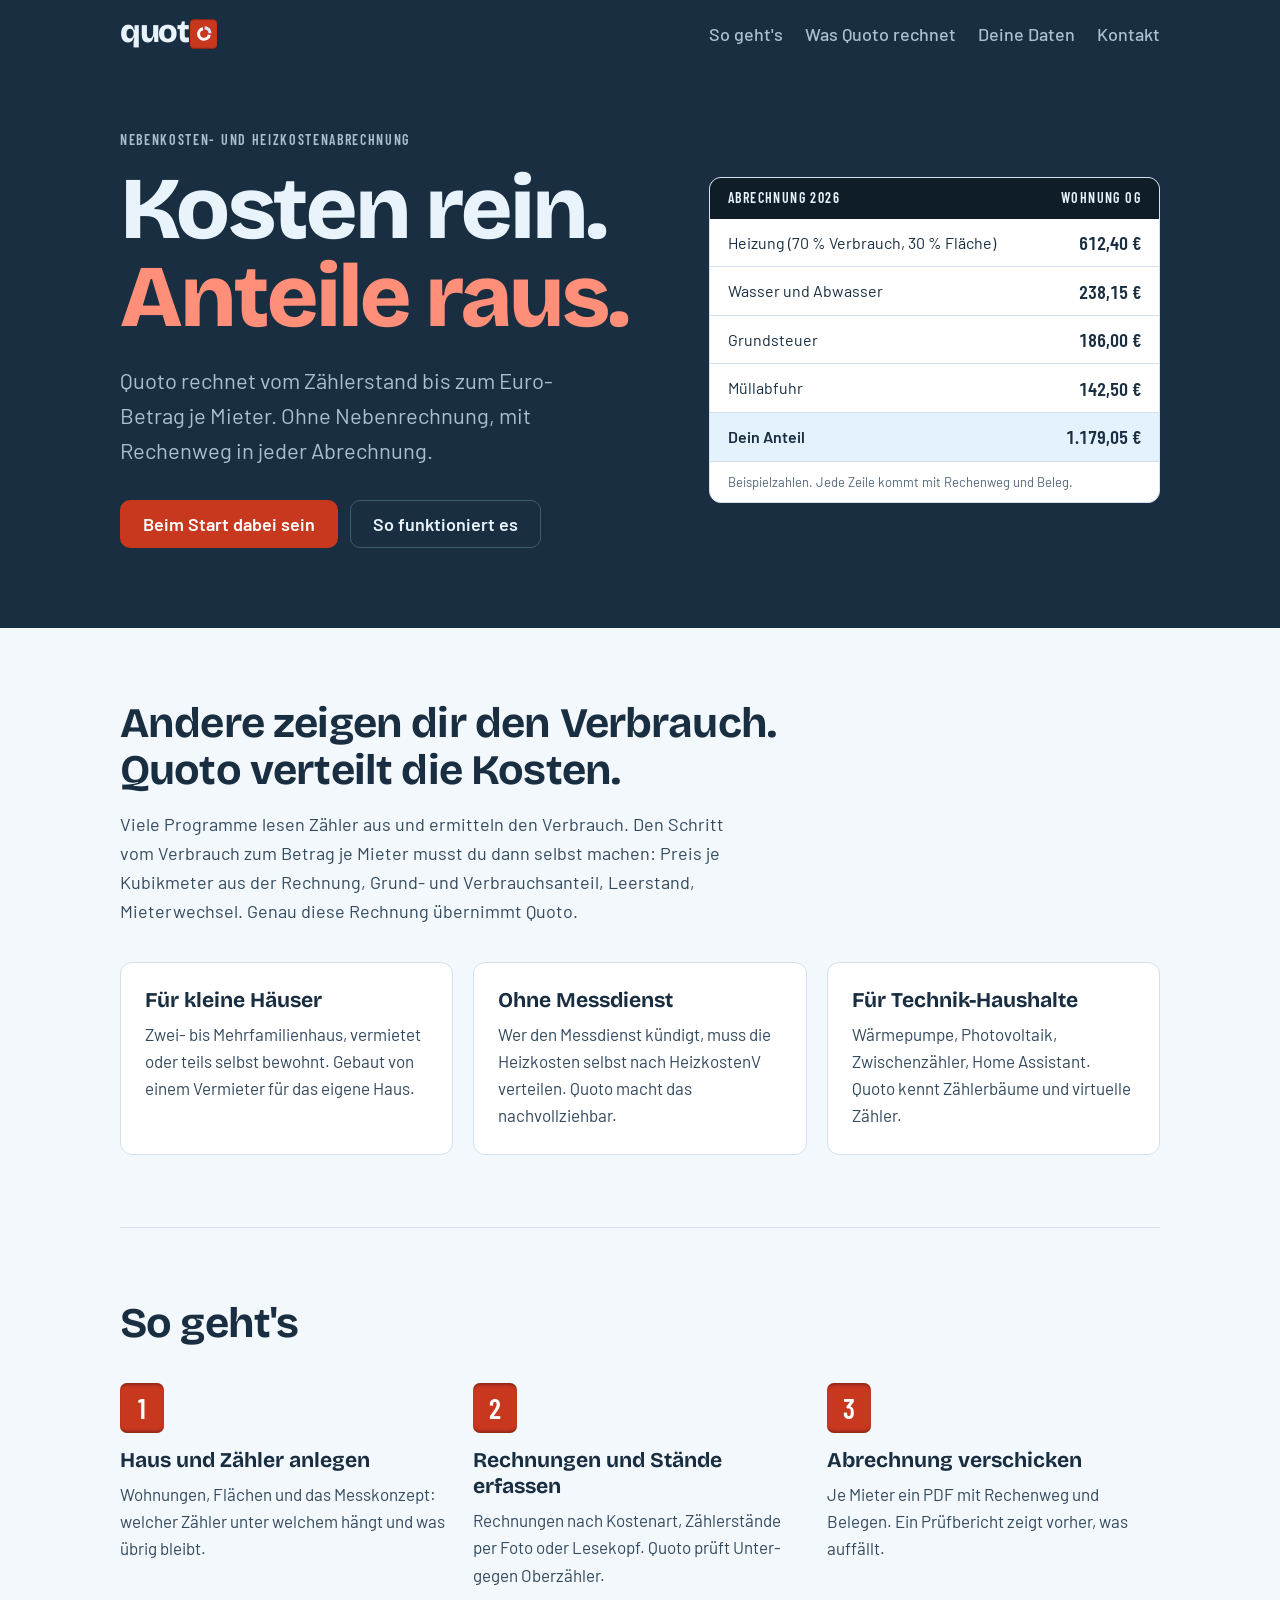
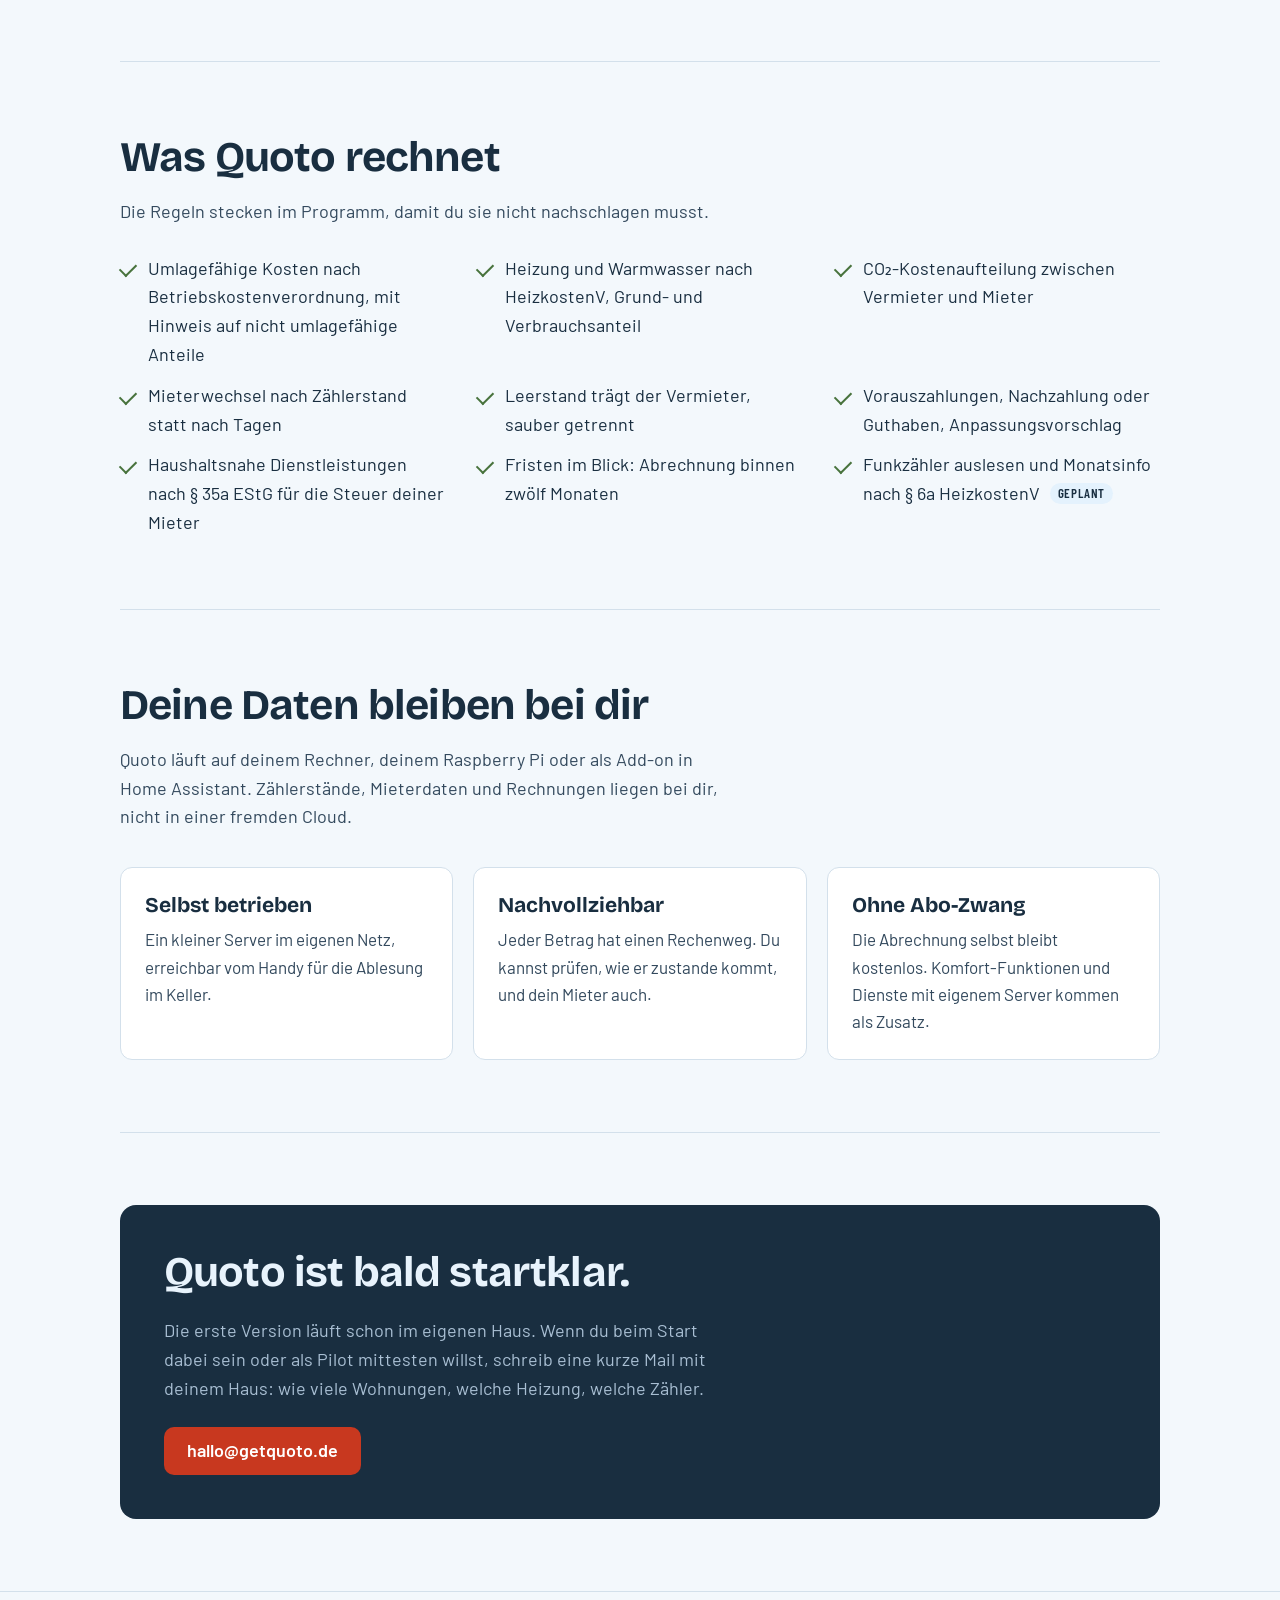
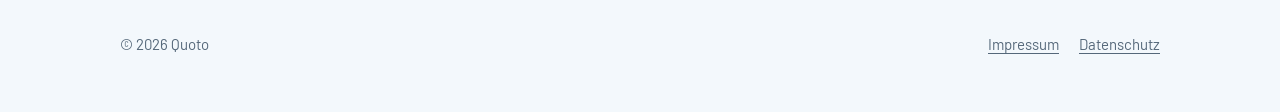
==== vorschau/index.html @ 443f999c "Volle Seite nach /vorschau, Platzhalter bleibt auf der Startseite Die volle Seite liegt jetzt unter " ====
<!doctype html>
<html lang="de">
<head>
<meta charset="utf-8">
<meta name="viewport" content="width=device-width,initial-scale=1">
<title>Quoto · Nebenkosten fertig verteilt</title>
<meta name="description" content="Quoto rechnet die Nebenkosten- und Heizkostenabrechnung für dein Haus: vom Zählerstand bis zum Euro-Betrag je Mieter, mit Rechenweg. Läuft bei dir, auch als Home-Assistant-Add-on.">
<meta name="robots" content="noindex">
<meta name="theme-color" content="#192e40">
<link rel="icon" href="../favicon.svg" type="image/svg+xml">
<link rel="preload" href="../assets/fonts/bricolage-grotesque-latin-800-normal.woff2" as="font" type="font/woff2" crossorigin>
<link rel="stylesheet" href="../assets/style.css">
</head>
<body>
<a class="skip" href="#inhalt">Zum Inhalt springen</a>

<header class="kopf">
  <div class="wrap">
    <nav aria-label="Hauptnavigation">
      <a class="marke" href="./" aria-label="quoto, zur Startseite">
        <span class="quot" aria-hidden="true">quot</span>
        <span class="rolle" aria-hidden="true"><svg viewBox="0 0 100 100"><path d="M79.54 55.21 A30 30 0 1 1 44.79 20.46" fill="none" stroke="#fff" stroke-width="17"/><path d="M50 20 A30 30 0 0 1 80 50" fill="none" stroke="#d1ebff" stroke-width="17" transform="translate(4 -4)"/></svg></span>
      </a>
      <ul>
        <li><a href="#so-gehts">So geht's</a></li>
        <li><a href="#was-quoto-rechnet">Was Quoto rechnet</a></li>
        <li><a href="#deine-daten">Deine Daten</a></li>
        <li><a href="#kontakt">Kontakt</a></li>
      </ul>
    </nav>

    <div class="hero hero-grid">
      <div>
        <div class="eyebrow">Nebenkosten- und Heizkostenabrechnung</div>
        <h1>Kosten rein.<br><span class="r">Anteile raus.</span></h1>
        <p class="lead">Quoto rechnet vom Zählerstand bis zum Euro-Betrag je Mieter. Ohne Nebenrechnung, mit Rechenweg in jeder Abrechnung.</p>
        <div class="knoepfe">
          <a class="knopf haupt" href="#kontakt">Beim Start dabei sein</a>
          <a class="knopf neben" href="#so-gehts">So funktioniert es</a>
        </div>
      </div>
      <figure class="schild" style="margin:0" aria-label="Beispiel einer Abrechnung je Mieter">
        <div class="titel"><span>Abrechnung 2026</span><span>Wohnung OG</span></div>
        <table>
          <tbody>
            <tr><td>Heizung (70 % Verbrauch, 30 % Fläche)</td><td class="b">612,40 €</td></tr>
            <tr><td>Wasser und Abwasser</td><td class="b">238,15 €</td></tr>
            <tr><td>Grundsteuer</td><td class="b">186,00 €</td></tr>
            <tr><td>Müllabfuhr</td><td class="b">142,50 €</td></tr>
            <tr><td>Dein Anteil</td><td class="b">1.179,05 €</td></tr>
          </tbody>
        </table>
        <figcaption class="fuss">Beispielzahlen. Jede Zeile kommt mit Rechenweg und Beleg.</figcaption>
      </figure>
    </div>
  </div>
</header>

<main id="inhalt">
  <div class="wrap">
    <section>
      <h2>Andere zeigen dir den Verbrauch. Quoto verteilt die Kosten.</h2>
      <p class="lead2">Viele Programme lesen Zähler aus und ermitteln den Verbrauch. Den Schritt vom Verbrauch zum Betrag je Mieter musst du dann selbst machen: Preis je Kubikmeter aus der Rechnung, Grund- und Verbrauchsanteil, Leerstand, Mieterwechsel. Genau diese Rechnung übernimmt Quoto.</p>
      <div class="raster">
        <div class="karte"><h3>Für kleine Häuser</h3><p>Zwei- bis Mehrfamilienhaus, vermietet oder teils selbst bewohnt. Gebaut von einem Vermieter für das eigene Haus.</p></div>
        <div class="karte"><h3>Ohne Messdienst</h3><p>Wer den Messdienst kündigt, muss die Heizkosten selbst nach HeizkostenV verteilen. Quoto macht das nachvollziehbar.</p></div>
        <div class="karte"><h3>Für Technik-Haushalte</h3><p>Wärmepumpe, Photovoltaik, Zwischenzähler, Home Assistant. Quoto kennt Zählerbäume und virtuelle Zähler.</p></div>
      </div>
    </section>

    <section id="so-gehts">
      <h2>So geht's</h2>
      <ol class="schritte">
        <li><h3>Haus und Zähler anlegen</h3><p>Wohnungen, Flächen und das Messkonzept: welcher Zähler unter welchem hängt und was übrig bleibt.</p></li>
        <li><h3>Rechnungen und Stände erfassen</h3><p>Rechnungen nach Kostenart, Zählerstände per Foto oder Lesekopf. Quoto prüft Unter- gegen Oberzähler.</p></li>
        <li><h3>Abrechnung verschicken</h3><p>Je Mieter ein PDF mit Rechenweg und Belegen. Ein Prüfbericht zeigt vorher, was auffällt.</p></li>
      </ol>
    </section>

    <section id="was-quoto-rechnet">
      <h2>Was Quoto rechnet</h2>
      <p class="lead2">Die Regeln stecken im Programm, damit du sie nicht nachschlagen musst.</p>
      <ul class="liste">
        <li>Umlagefähige Kosten nach Betriebskostenverordnung, mit Hinweis auf nicht umlagefähige Anteile</li>
        <li>Heizung und Warmwasser nach HeizkostenV, Grund- und Verbrauchsanteil</li>
        <li>CO₂-Kostenaufteilung zwischen Vermieter und Mieter</li>
        <li>Mieterwechsel nach Zählerstand statt nach Tagen</li>
        <li>Leerstand trägt der Vermieter, sauber getrennt</li>
        <li>Vorauszahlungen, Nachzahlung oder Guthaben, Anpassungsvorschlag</li>
        <li>Haushaltsnahe Dienstleistungen nach § 35a EStG für die Steuer deiner Mieter</li>
        <li>Fristen im Blick: Abrechnung binnen zwölf Monaten</li>
        <li>Funkzähler auslesen und Monatsinfo nach § 6a HeizkostenV <span class="chip">geplant</span></li>
      </ul>
    </section>

    <section id="deine-daten">
      <h2>Deine Daten bleiben bei dir</h2>
      <p class="lead2">Quoto läuft auf deinem Rechner, deinem Raspberry Pi oder als Add-on in Home Assistant. Zählerstände, Mieterdaten und Rechnungen liegen bei dir, nicht in einer fremden Cloud.</p>
      <div class="raster">
        <div class="karte"><h3>Selbst betrieben</h3><p>Ein kleiner Server im eigenen Netz, erreichbar vom Handy für die Ablesung im Keller.</p></div>
        <div class="karte"><h3>Nachvollziehbar</h3><p>Jeder Betrag hat einen Rechenweg. Du kannst prüfen, wie er zustande kommt, und dein Mieter auch.</p></div>
        <div class="karte"><h3>Ohne Abo-Zwang</h3><p>Die Abrechnung selbst bleibt kostenlos. Komfort-Funktionen und Dienste mit eigenem Server kommen als Zusatz.</p></div>
      </div>
    </section>

    <section id="kontakt">
      <div class="cta">
        <h2>Quoto ist bald startklar.</h2>
        <p>Die erste Version läuft schon im eigenen Haus. Wenn du beim Start dabei sein oder als Pilot mittesten willst, schreib eine kurze Mail mit deinem Haus: wie viele Wohnungen, welche Heizung, welche Zähler.</p>
        <div class="knoepfe" style="margin-top:4px">
          <a class="knopf haupt" href="mailto:hallo@getquoto.de?subject=Quoto%20Pilot">hallo@getquoto.de</a>
        </div>
      </div>
    </section>
  </div>
</main>

<footer>
  <div class="wrap">
    <span>© 2026 Quoto</span>
    <ul>
      <li><a href="impressum.html">Impressum</a></li>
      <li><a href="datenschutz.html">Datenschutz</a></li>
    </ul>
  </div>
</footer>
</body>
</html>
---- assets/style.css ----
/* Quoto Website · Markenauftritt Variante B (Ablesa-Farben, Zählrolle).
   Schriften liegen lokal, damit beim Aufruf keine Daten an Dritte gehen. */

@font-face{font-family:"Barlow";font-weight:400;font-display:swap;src:url(fonts/barlow-latin-400-normal.woff2) format("woff2")}
@font-face{font-family:"Barlow";font-weight:500;font-display:swap;src:url(fonts/barlow-latin-500-normal.woff2) format("woff2")}
@font-face{font-family:"Barlow";font-weight:600;font-display:swap;src:url(fonts/barlow-latin-600-normal.woff2) format("woff2")}
@font-face{font-family:"Barlow Condensed";font-weight:500;font-display:swap;src:url(fonts/barlow-condensed-latin-500-normal.woff2) format("woff2")}
@font-face{font-family:"Barlow Condensed";font-weight:600;font-display:swap;src:url(fonts/barlow-condensed-latin-600-normal.woff2) format("woff2")}
@font-face{font-family:"Bricolage Grotesque";font-weight:700;font-display:swap;src:url(fonts/bricolage-grotesque-latin-700-normal.woff2) format("woff2")}
@font-face{font-family:"Bricolage Grotesque";font-weight:800;font-display:swap;src:url(fonts/bricolage-grotesque-latin-800-normal.woff2) format("woff2")}

:root{
  --nacht:#192e40; --rolle:#c8381f; --rolle-text:#b8331c; --berg:#67acd9; --eis:#d1ebff; --wald:#48733d;
  --bg:#f3f8fc; --flaeche:#ffffff; --text:#192e40; --text-2:#33495d; --leise:#55687a; --linie:#d3e0eb;
  --band:#192e40; --band-text:#e8f3fc; --band-leise:#a9bfd3; --chip:#e4f2fd;
  --f-display:"Bricolage Grotesque","Avenir Next","Segoe UI",system-ui,sans-serif;
  --f-text:"Barlow","Helvetica Neue",Arial,system-ui,sans-serif;
  --f-zahl:"Barlow Condensed","Arial Narrow",sans-serif;
  color-scheme:light;
}
@media (prefers-color-scheme:dark){:root{
  --bg:#0f1d29; --flaeche:#172a3a; --text:#e8f3fc; --text-2:#c6d6e4; --leise:#9fb3c6; --linie:#2c4a63;
  --rolle-text:#ff8f78; --band:#0a151e; --chip:#1d3549; color-scheme:dark}}

*{box-sizing:border-box}
html{scroll-behavior:smooth}
body{margin:0;background:var(--bg);color:var(--text);font:400 18px/1.6 var(--f-text);-webkit-text-size-adjust:100%}
img,svg{display:block}
a{color:inherit;text-underline-offset:3px}
a:focus-visible,button:focus-visible{outline:3px solid var(--berg);outline-offset:3px;border-radius:4px}
.wrap{max-width:1080px;margin:0 auto;padding:0 20px}
.skip{position:absolute;left:-9999px}
.skip:focus{left:16px;top:16px;background:var(--flaeche);padding:8px 12px;z-index:10}

/* Wortmarke: "quot" plus rote Zählrolle mit dem Anteils-o */
.marke{display:inline-flex;align-items:center;gap:.07em;font:800 32px/1 var(--f-display);letter-spacing:-.045em;color:inherit;text-decoration:none}
.marke .quot{transform:translateY(-.06em)}
.rolle{width:.82em;height:.92em;border-radius:.13em;background:var(--rolle);display:inline-flex;align-items:center;justify-content:center;
  box-shadow:inset 0 .07em .05em -.04em rgba(0,0,0,.35),inset 0 -.07em .05em -.04em rgba(0,0,0,.35)}
.rolle svg{width:.56em;height:.56em;overflow:visible}

/* Kopf */
.kopf{background:var(--band);color:var(--band-text)}
.kopf nav{display:flex;align-items:center;justify-content:space-between;gap:16px;padding:18px 0;flex-wrap:wrap}
.kopf nav ul{display:flex;gap:22px;list-style:none;margin:0;padding:0;flex-wrap:wrap}
.kopf nav ul a{text-decoration:none;font-weight:500;color:var(--band-leise)}
.kopf nav ul a:hover{color:var(--band-text)}

.hero{padding:64px 0 80px}
.eyebrow{font:600 14px/1.2 var(--f-zahl);letter-spacing:.12em;text-transform:uppercase;color:var(--band-leise)}
.hero h1{font:800 clamp(44px,8vw,88px)/1 var(--f-display);letter-spacing:-.035em;margin:16px 0 0}
.hero h1 .r{color:#ff8f78}
.hero p.lead{font-size:clamp(19px,2.2vw,22px);color:var(--band-leise);max-width:40ch;margin:22px 0 0}
.knoepfe{display:flex;gap:12px;flex-wrap:wrap;margin-top:32px}
.knopf{display:inline-flex;align-items:center;min-height:48px;padding:0 22px;border-radius:10px;font-weight:600;text-decoration:none;border:1.5px solid transparent}
.knopf.haupt{background:var(--rolle);color:#fff}
.knopf.haupt:hover{background:#a92f19}
.knopf.neben{border-color:#3d5a73;color:var(--band-text)}
.knopf.neben:hover{border-color:var(--band-leise)}

/* Zählwerk im Hero: Beispielrechnung je Mieter */
.hero-grid{display:grid;grid-template-columns:minmax(0,1.2fr) minmax(0,1fr);gap:48px;align-items:center}
.schild{background:var(--flaeche);color:var(--text);border-radius:12px;overflow:hidden;border:1.5px solid var(--linie)}
.schild .titel{display:flex;justify-content:space-between;padding:12px 18px;background:#0f1d29;color:var(--band-text);font:600 14px/1.2 var(--f-zahl);letter-spacing:.1em;text-transform:uppercase}
.schild table{width:100%;border-collapse:collapse;font-size:16px}
.schild td{padding:11px 18px;border-bottom:1.5px solid var(--linie)}
.schild td.b{text-align:right;white-space:nowrap;font:600 19px var(--f-zahl);font-variant-numeric:tabular-nums}
.schild tr:last-child td{border-bottom:0;background:var(--chip);font-weight:600}
.schild .fuss{padding:10px 18px;font-size:13px;color:var(--leise);border-top:1.5px solid var(--linie)}

/* Abschnitte */
section{padding:72px 0}
section + section{border-top:1.5px solid var(--linie)}
h2{font:700 clamp(30px,4vw,42px)/1.12 var(--f-display);letter-spacing:-.02em;margin:0;max-width:24ch;text-wrap:balance}
h3{font:700 21px/1.25 var(--f-display);margin:0}
.lead2{color:var(--text-2);max-width:62ch;margin:16px 0 0}
.raster{display:grid;grid-template-columns:repeat(auto-fit,minmax(250px,1fr));gap:20px;margin-top:36px}
.karte{background:var(--flaeche);border:1.5px solid var(--linie);border-radius:12px;padding:24px;min-width:0}
.karte p{margin:8px 0 0;color:var(--text-2);font-size:17px}
.schritte{list-style:none;counter-reset:s;padding:0;margin:36px 0 0;display:grid;grid-template-columns:repeat(auto-fit,minmax(250px,1fr));gap:20px}
.schritte li{counter-increment:s;min-width:0}
.schritte li::before{content:counter(s);display:flex;align-items:center;justify-content:center;width:44px;height:50px;border-radius:7px;background:var(--rolle);color:#fff;font:600 28px/1 var(--f-zahl);margin-bottom:14px;
  box-shadow:inset 0 4px 3px -2px rgba(0,0,0,.3),inset 0 -4px 3px -2px rgba(0,0,0,.3)}
.schritte p{margin:8px 0 0;color:var(--text-2);font-size:17px}
.liste{list-style:none;padding:0;margin:28px 0 0;display:grid;grid-template-columns:repeat(auto-fit,minmax(300px,1fr));gap:12px 32px}
.liste li{padding-left:28px;position:relative}
.liste li::before{content:"";position:absolute;left:0;top:.55em;width:14px;height:8px;border-left:2.5px solid var(--wald);border-bottom:2.5px solid var(--wald);transform:rotate(-45deg)}
@media (prefers-color-scheme:dark){.liste li::before{border-color:#92bf63}}
.chip{display:inline-block;font:600 13px/1.6 var(--f-zahl);letter-spacing:.06em;text-transform:uppercase;padding:0 8px;border-radius:99px;background:var(--chip);color:var(--text);margin-left:6px;vertical-align:2px}

.cta{background:var(--band);color:var(--band-text);border-radius:16px;padding:44px;display:grid;gap:20px}
.cta p{color:var(--band-leise);margin:0;max-width:56ch}

/* Fuß */
footer{padding:40px 0 56px;color:var(--leise);font-size:15px;border-top:1.5px solid var(--linie)}
footer .wrap{display:flex;justify-content:space-between;gap:20px;flex-wrap:wrap;align-items:center}
footer ul{display:flex;gap:20px;list-style:none;margin:0;padding:0}

/* Rechtstexte */
.text{max-width:72ch;padding:56px 0 80px}
.text h1{font:800 clamp(34px,5vw,48px)/1.1 var(--f-display);letter-spacing:-.02em;margin:0 0 24px}
.text h2{font-size:24px;margin:36px 0 8px;max-width:none}
.text p,.text li{color:var(--text-2)}
.platzhalter{background:#fff3cd;color:#5c4400;padding:0 4px;border-radius:3px}
@media (prefers-color-scheme:dark){.platzhalter{background:#4a3b00;color:#ffe9a6}}

@media (max-width:760px){
  .hero{padding:40px 0 56px}
  .hero-grid{grid-template-columns:1fr;gap:36px}
  section{padding:52px 0}
  .cta{padding:28px 22px}
  .kopf nav ul{display:none}
  .schild td{padding:10px 14px}
  body{font-size:17px}
}
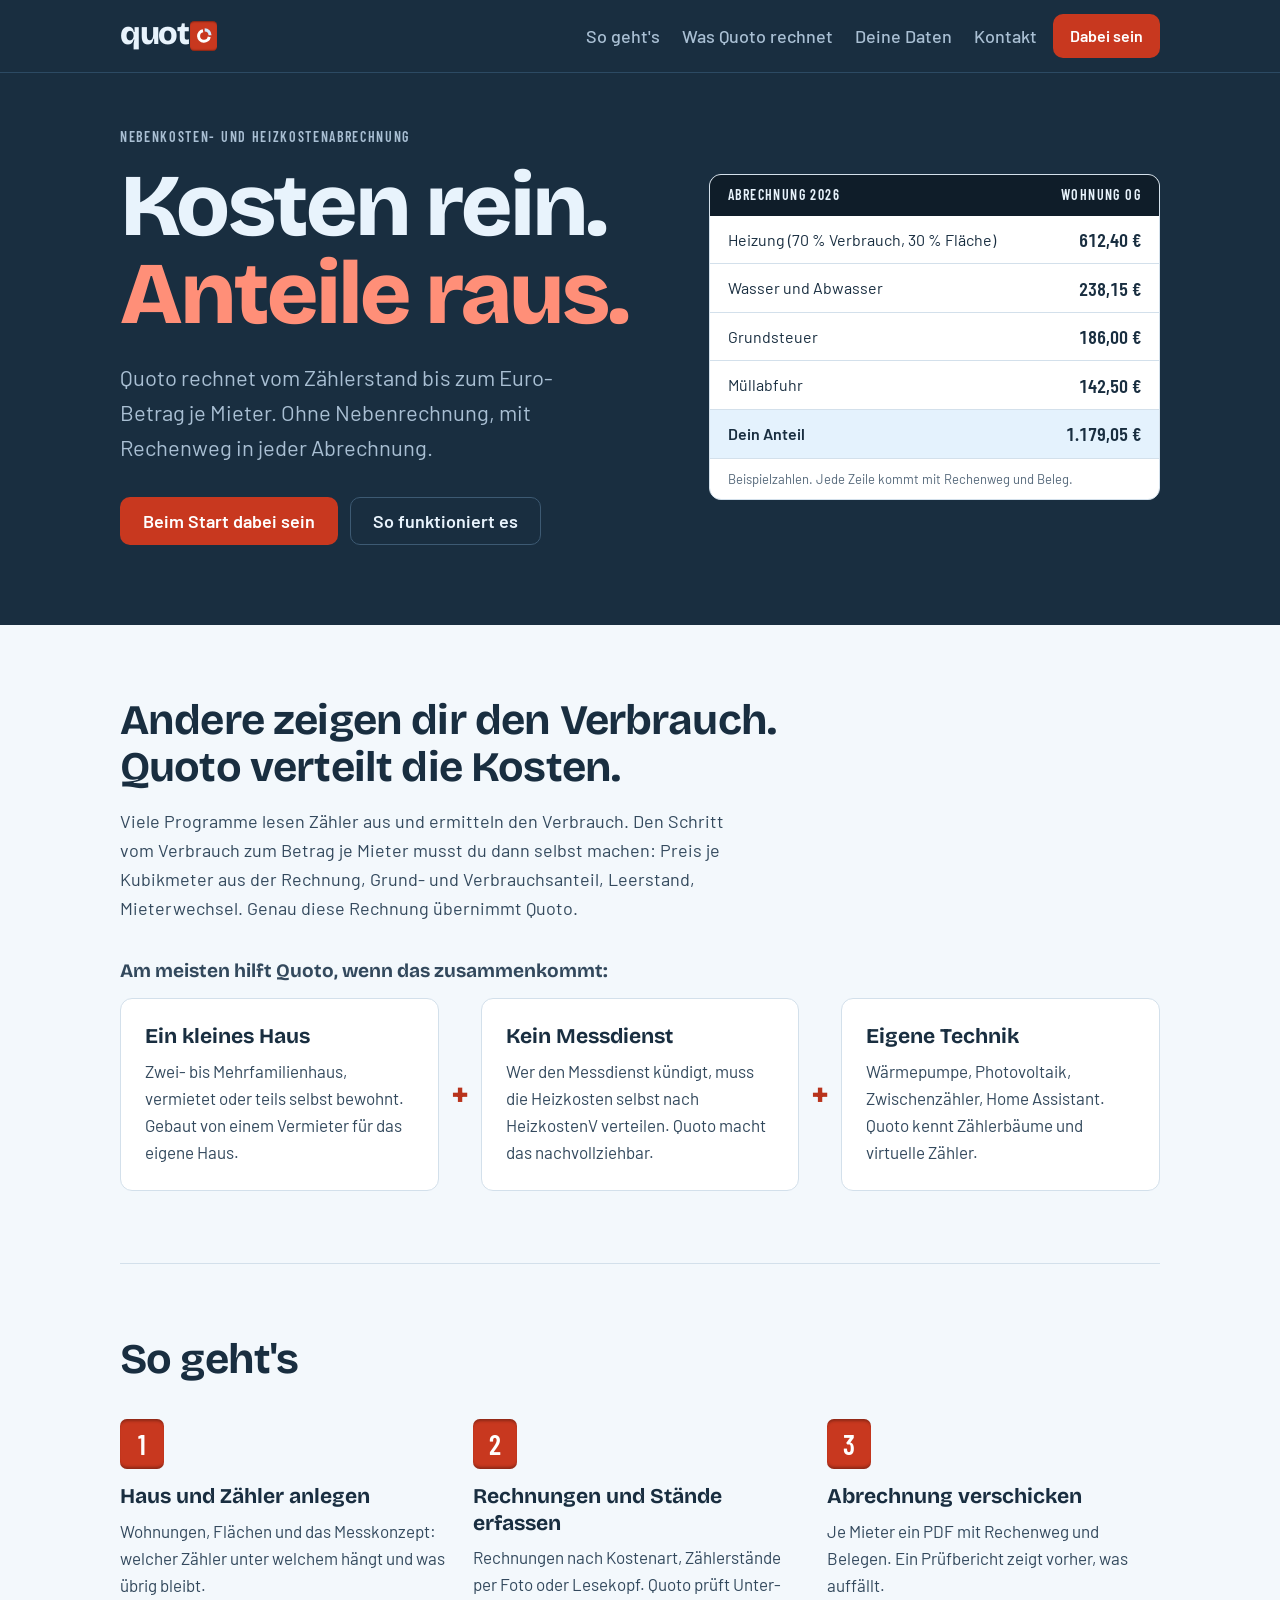
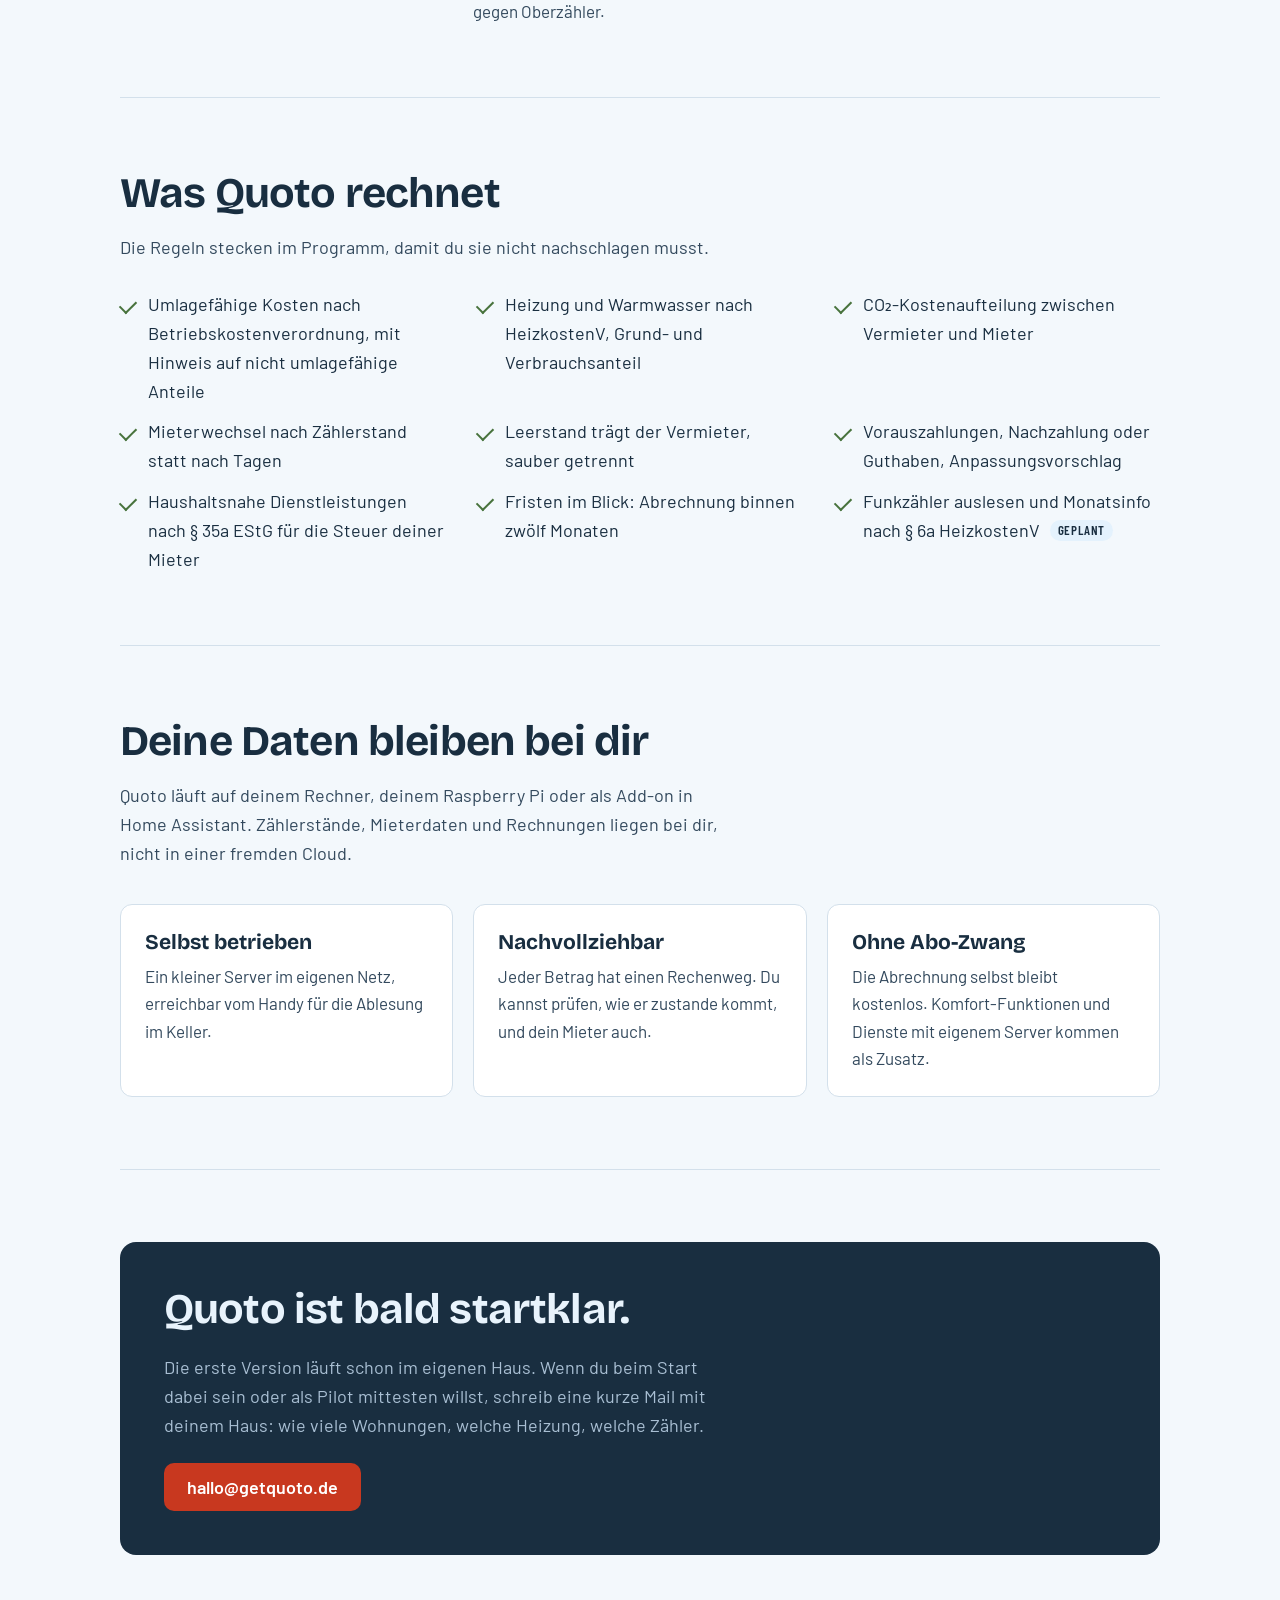
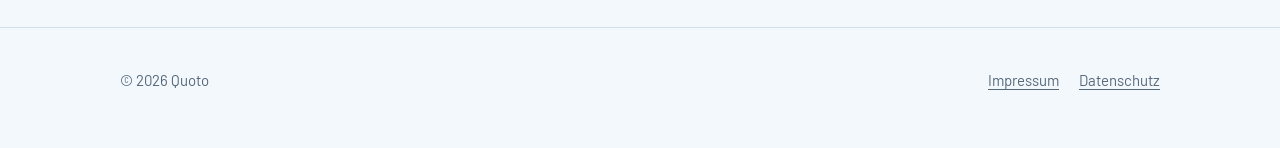
==== commit d4ff9398: "Header läuft mit, Zielgruppen-Blöcke als Kombination Kopfleiste ist jetzt sticky und hat einen Knopf" ====
--- a/vorschau/index.html
+++ b/vorschau/index.html
@@ -14,7 +14,7 @@
 <body>
 <a class="skip" href="#inhalt">Zum Inhalt springen</a>
 
-<header class="kopf">
+<header class="leiste">
   <div class="wrap">
     <nav aria-label="Hauptnavigation">
       <a class="marke" href="./" aria-label="quoto, zur Startseite">
@@ -27,8 +27,13 @@
         <li><a href="#deine-daten">Deine Daten</a></li>
         <li><a href="#kontakt">Kontakt</a></li>
       </ul>
+      <a class="knopf haupt klein" href="#kontakt">Dabei sein</a>
     </nav>
+  </div>
+</header>
 
+<div class="kopf">
+  <div class="wrap">
     <div class="hero hero-grid">
       <div>
         <div class="eyebrow">Nebenkosten- und Heizkostenabrechnung</div>
@@ -54,17 +59,20 @@
       </figure>
     </div>
   </div>
-</header>
+</div>
 
 <main id="inhalt">
   <div class="wrap">
     <section>
       <h2>Andere zeigen dir den Verbrauch. Quoto verteilt die Kosten.</h2>
       <p class="lead2">Viele Programme lesen Zähler aus und ermitteln den Verbrauch. Den Schritt vom Verbrauch zum Betrag je Mieter musst du dann selbst machen: Preis je Kubikmeter aus der Rechnung, Grund- und Verbrauchsanteil, Leerstand, Mieterwechsel. Genau diese Rechnung übernimmt Quoto.</p>
-      <div class="raster">
-        <div class="karte"><h3>Für kleine Häuser</h3><p>Zwei- bis Mehrfamilienhaus, vermietet oder teils selbst bewohnt. Gebaut von einem Vermieter für das eigene Haus.</p></div>
-        <div class="karte"><h3>Ohne Messdienst</h3><p>Wer den Messdienst kündigt, muss die Heizkosten selbst nach HeizkostenV verteilen. Quoto macht das nachvollziehbar.</p></div>
-        <div class="karte"><h3>Für Technik-Haushalte</h3><p>Wärmepumpe, Photovoltaik, Zwischenzähler, Home Assistant. Quoto kennt Zählerbäume und virtuelle Zähler.</p></div>
+      <h3 class="kombi-titel">Am meisten hilft Quoto, wenn das zusammenkommt:</h3>
+      <div class="kombi">
+        <div class="karte"><h3>Ein kleines Haus</h3><p>Zwei- bis Mehrfamilienhaus, vermietet oder teils selbst bewohnt. Gebaut von einem Vermieter für das eigene Haus.</p></div>
+        <span class="plus" aria-hidden="true">+</span>
+        <div class="karte"><h3>Kein Messdienst</h3><p>Wer den Messdienst kündigt, muss die Heizkosten selbst nach HeizkostenV verteilen. Quoto macht das nachvollziehbar.</p></div>
+        <span class="plus" aria-hidden="true">+</span>
+        <div class="karte"><h3>Eigene Technik</h3><p>Wärmepumpe, Photovoltaik, Zwischenzähler, Home Assistant. Quoto kennt Zählerbäume und virtuelle Zähler.</p></div>
       </div>
     </section>
 
--- a/assets/style.css
+++ b/assets/style.css
@@ -39,14 +39,17 @@
   box-shadow:inset 0 .07em .05em -.04em rgba(0,0,0,.35),inset 0 -.07em .05em -.04em rgba(0,0,0,.35)}
 .rolle svg{width:.56em;height:.56em;overflow:visible}
 
-/* Kopf */
+/* Kopf: Leiste läuft beim Scrollen mit */
+.leiste{position:sticky;top:0;z-index:10;background:var(--band);color:var(--band-text);border-bottom:1px solid #2c4a63}
+.leiste nav{display:flex;align-items:center;justify-content:space-between;gap:16px;padding:14px 0;flex-wrap:wrap}
+.leiste nav ul{display:flex;gap:22px;list-style:none;margin:0 0 0 auto;padding:0;flex-wrap:wrap}
+.leiste nav ul a{text-decoration:none;font-weight:500;color:var(--band-leise)}
+.leiste nav ul a:hover{color:var(--band-text)}
+
 .kopf{background:var(--band);color:var(--band-text)}
-.kopf nav{display:flex;align-items:center;justify-content:space-between;gap:16px;padding:18px 0;flex-wrap:wrap}
-.kopf nav ul{display:flex;gap:22px;list-style:none;margin:0;padding:0;flex-wrap:wrap}
-.kopf nav ul a{text-decoration:none;font-weight:500;color:var(--band-leise)}
-.kopf nav ul a:hover{color:var(--band-text)}
-
-.hero{padding:64px 0 80px}
+.knopf.klein{min-height:44px;padding:0 16px;font-size:16px}
+section[id]{scroll-margin-top:84px}
+.hero{padding:56px 0 80px}
 .eyebrow{font:600 14px/1.2 var(--f-zahl);letter-spacing:.12em;text-transform:uppercase;color:var(--band-leise)}
 .hero h1{font:800 clamp(44px,8vw,88px)/1 var(--f-display);letter-spacing:-.035em;margin:16px 0 0}
 .hero h1 .r{color:#ff8f78}
@@ -77,6 +80,10 @@
 .raster{display:grid;grid-template-columns:repeat(auto-fit,minmax(250px,1fr));gap:20px;margin-top:36px}
 .karte{background:var(--flaeche);border:1.5px solid var(--linie);border-radius:12px;padding:24px;min-width:0}
 .karte p{margin:8px 0 0;color:var(--text-2);font-size:17px}
+.kombi-titel{margin-top:36px;font-size:19px;color:var(--text-2)}
+.kombi{display:grid;grid-template-columns:minmax(0,1fr) auto minmax(0,1fr) auto minmax(0,1fr);gap:12px;align-items:center;margin-top:16px}
+.kombi .karte{height:100%}
+.plus{font:800 34px/1 var(--f-display);color:var(--rolle-text);text-align:center}
 .schritte{list-style:none;counter-reset:s;padding:0;margin:36px 0 0;display:grid;grid-template-columns:repeat(auto-fit,minmax(250px,1fr));gap:20px}
 .schritte li{counter-increment:s;min-width:0}
 .schritte li::before{content:counter(s);display:flex;align-items:center;justify-content:center;width:44px;height:50px;border-radius:7px;background:var(--rolle);color:#fff;font:600 28px/1 var(--f-zahl);margin-bottom:14px;
@@ -109,7 +116,8 @@
   .hero-grid{grid-template-columns:1fr;gap:36px}
   section{padding:52px 0}
   .cta{padding:28px 22px}
-  .kopf nav ul{display:none}
+  .leiste nav ul{display:none}
+  .kombi{grid-template-columns:1fr;gap:6px}
   .schild td{padding:10px 14px}
   body{font-size:17px}
 }
